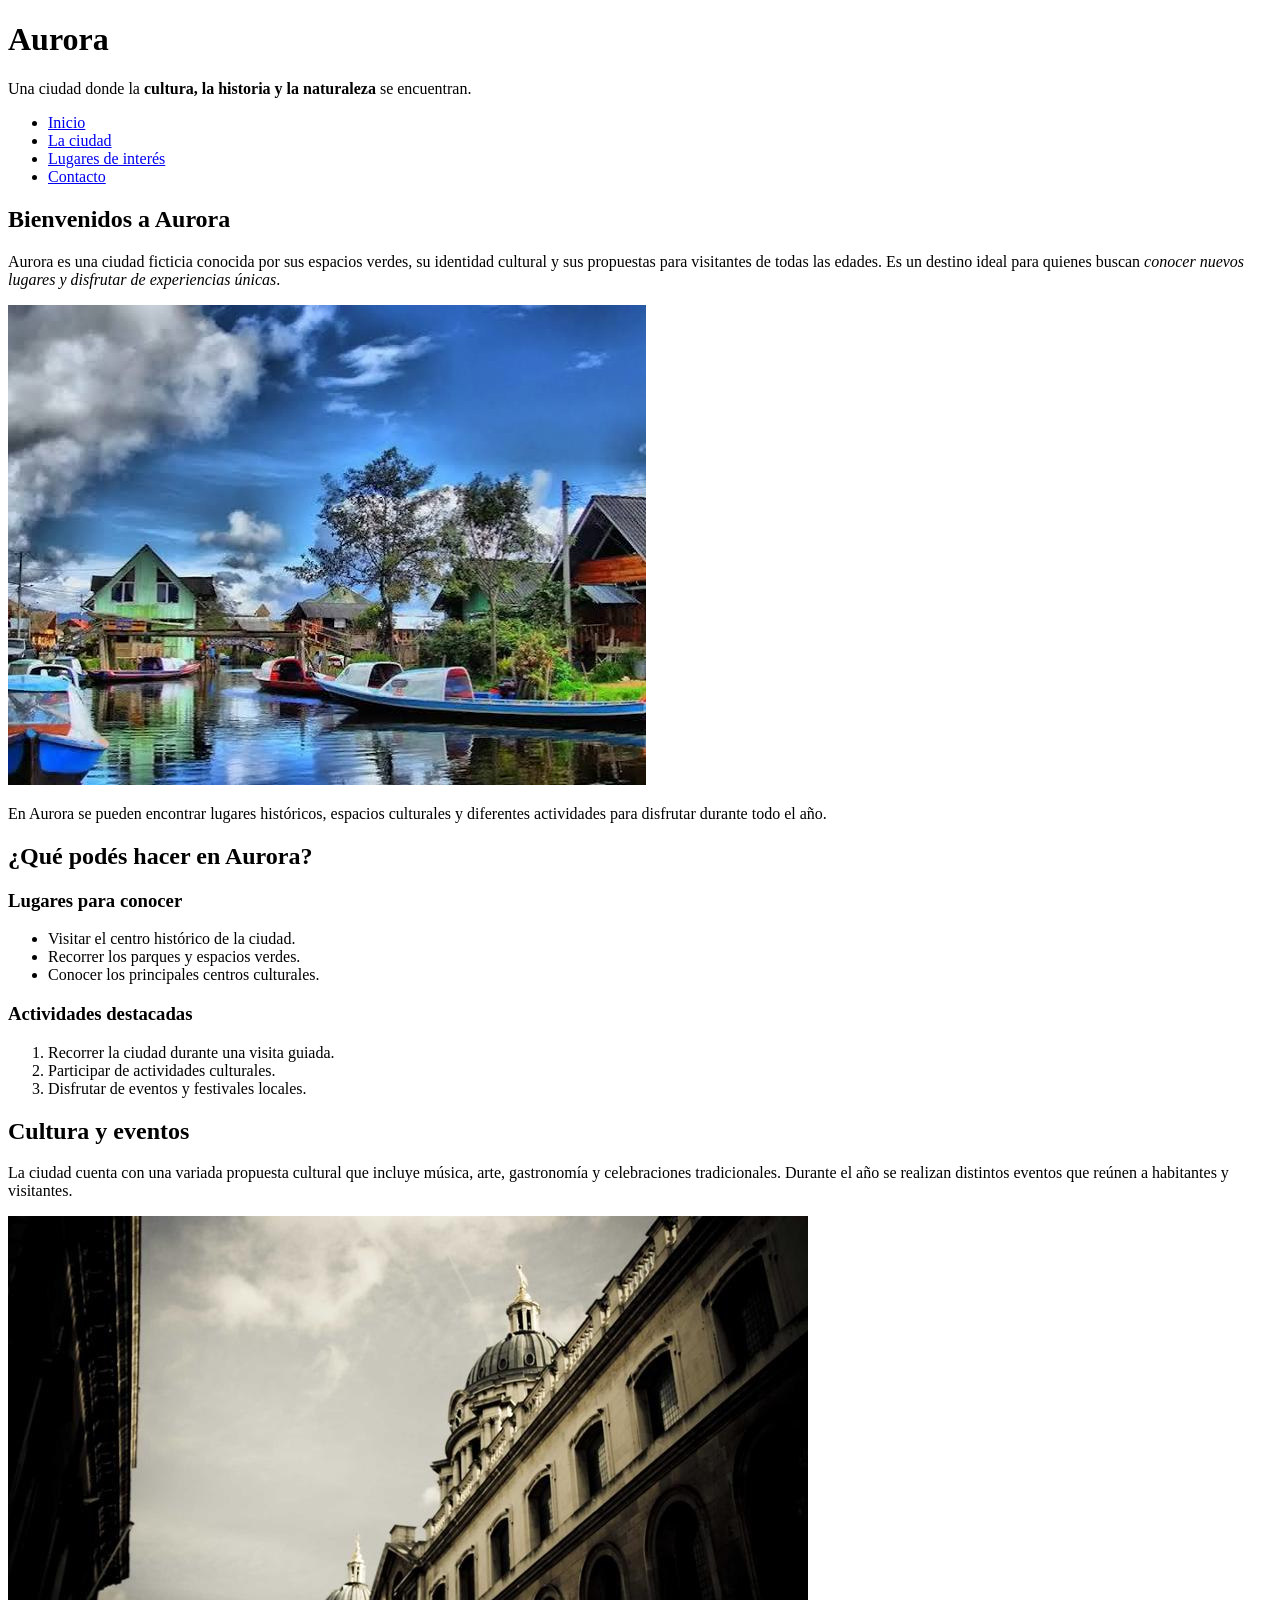
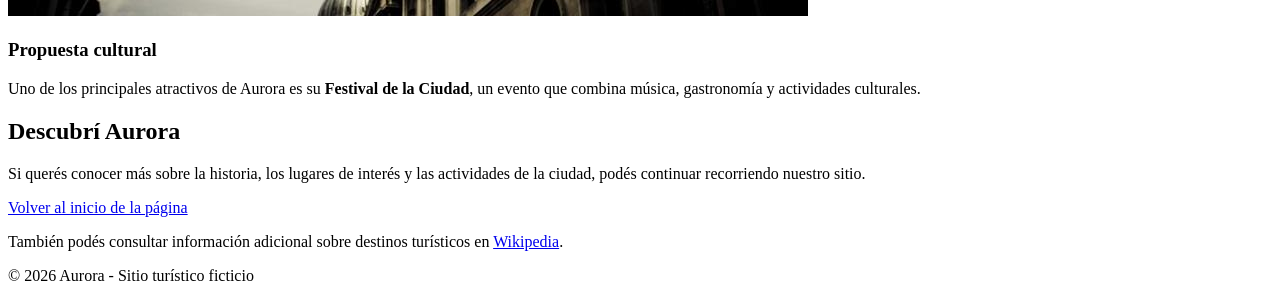
==== index.html @ b8534b51 "Crear página de inicio index.html" ====
<!DOCTYPE html>
<html lang="es">
<head>
    <meta charset="UTF-8">
    <meta name="viewport" content="width=device-width, initial-scale=1.0">
    <title>Aurora | Ciudad de cultura y naturaleza</title>
</head>

<body>

    <header>
        <h1>Aurora</h1>
        <p>Una ciudad donde la <strong>cultura, la historia y la naturaleza</strong> se encuentran.</p>

        <nav>
            <ul>
                <li><a href="index.html">Inicio</a></li>
                <li><a href="ciudad.html">La ciudad</a></li>
                <li><a href="lugares.html">Lugares de interés</a></li>
                <li><a href="contacto.html">Contacto</a></li>
            </ul>
        </nav>
    </header>

    <main>

        <section id="bienvenida">
            <h2>Bienvenidos a Aurora</h2>

            <p>
                Aurora es una ciudad ficticia conocida por sus espacios verdes,
                su identidad cultural y sus propuestas para visitantes de todas
                las edades. Es un destino ideal para quienes buscan
                <em>conocer nuevos lugares y disfrutar de experiencias únicas</em>.
            </p>

            <img src="img/1.jfif"
                 alt="Paisaje representativo de la ciudad de Aurora">

            <p>
                En Aurora se pueden encontrar lugares históricos, espacios
                culturales y diferentes actividades para disfrutar durante todo
                el año.
            </p>
        </section>

        <section id="atractivos">
            <h2>¿Qué podés hacer en Aurora?</h2>

            <h3>Lugares para conocer</h3>

            <ul>
                <li>Visitar el centro histórico de la ciudad.</li>
                <li>Recorrer los parques y espacios verdes.</li>
                <li>Conocer los principales centros culturales.</li>
            </ul>

            <h3>Actividades destacadas</h3>

            <ol>
                <li>Recorrer la ciudad durante una visita guiada.</li>
                <li>Participar de actividades culturales.</li>
                <li>Disfrutar de eventos y festivales locales.</li>
            </ol>
        </section>

        <section id="cultura">
            <h2>Cultura y eventos</h2>

            <p>
                La ciudad cuenta con una variada propuesta cultural que incluye
                música, arte, gastronomía y celebraciones tradicionales.
                Durante el año se realizan distintos eventos que reúnen a
                habitantes y visitantes.
            </p>

            <img src="img/290-800x400.jpg"
                 alt="Evento cultural al aire libre en la ciudad de Aurora">

            <h3>Propuesta cultural</h3>

            <p>
                Uno de los principales atractivos de Aurora es su
                <strong>Festival de la Ciudad</strong>, un evento que combina
                música, gastronomía y actividades culturales.
            </p>
        </section>

        <section id="informacion">
            <h2>Descubrí Aurora</h2>

            <p>
                Si querés conocer más sobre la historia, los lugares de interés
                y las actividades de la ciudad, podés continuar recorriendo
                nuestro sitio.
            </p>

            <p>
                <a href="#bienvenida">Volver al inicio de la página</a>
            </p>

            <p>
                También podés consultar información adicional sobre destinos
                turísticos en
                <a href="https://es.wikipedia.org/wiki/Turismo"
                   target="_blank"
                   rel="noopener noreferrer">Wikipedia</a>.
            </p>
        </section>

    </main>

    <footer>
        <p>&copy; 2026 Aurora - Sitio turístico ficticio</p>
    </footer>

</body>
</html>
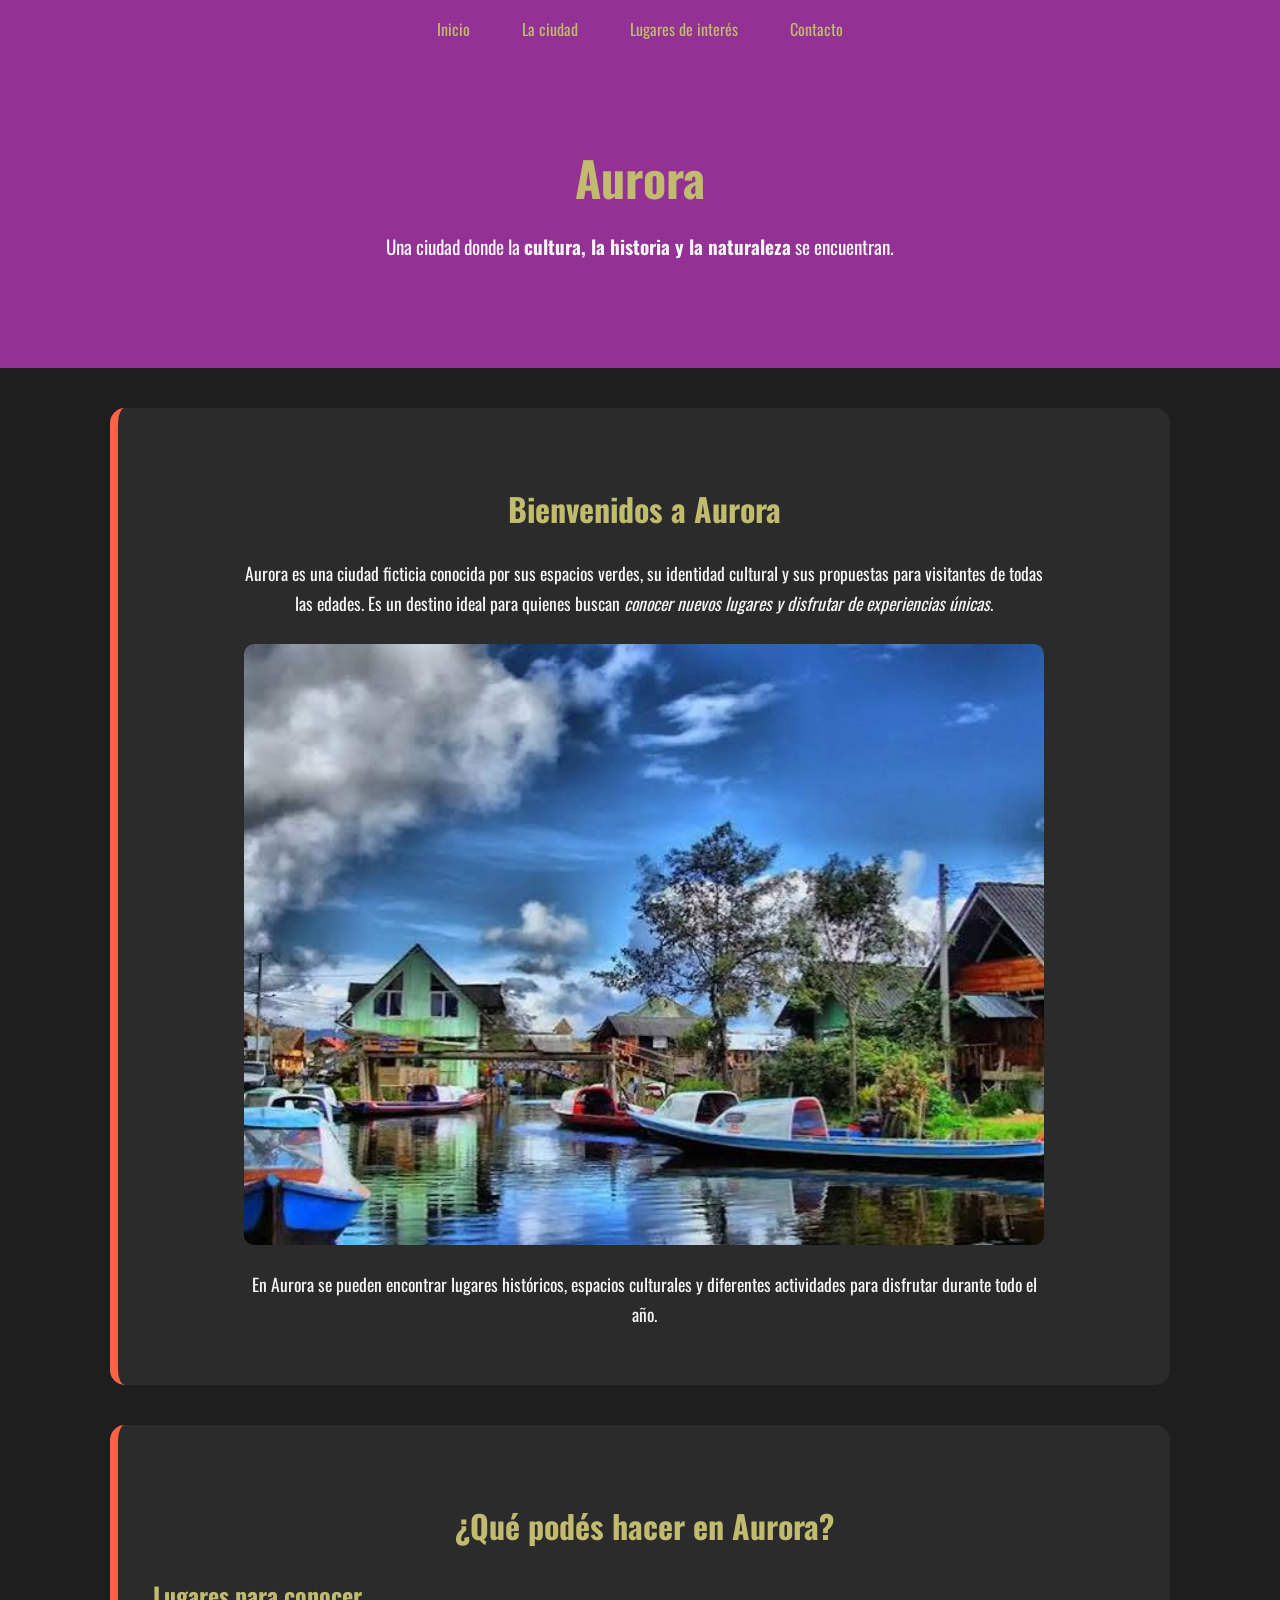
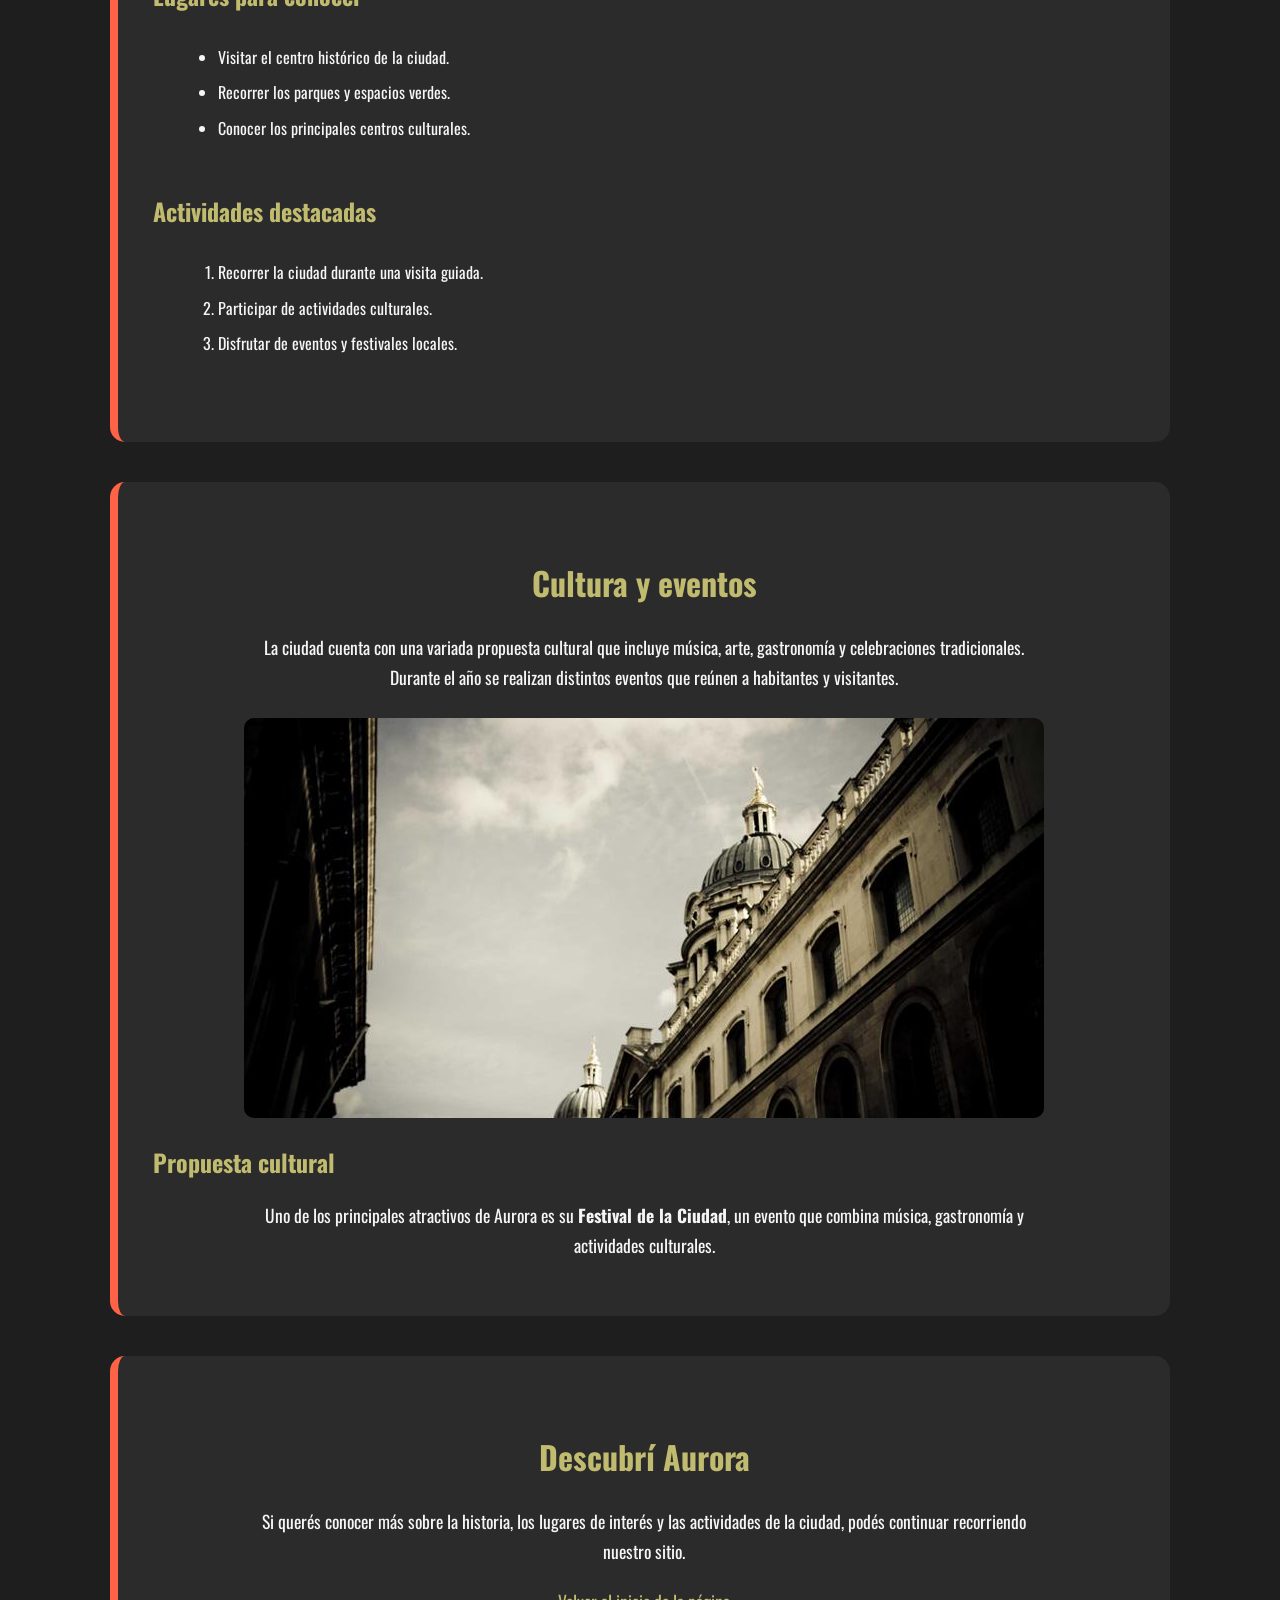
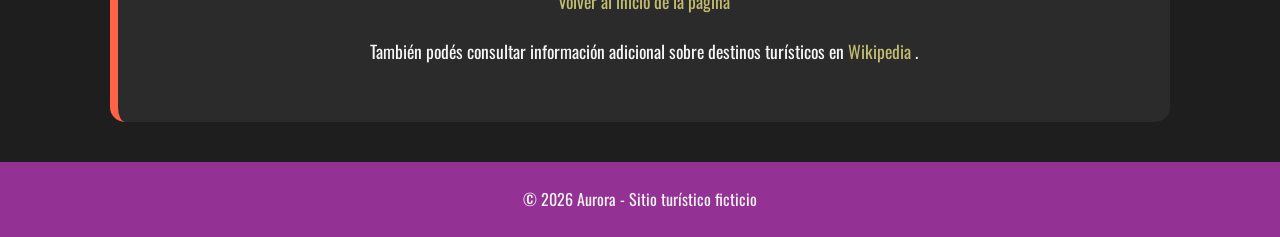
==== commit 9789588a: "Agrego estilos CSS a la pagina de inicio index.html" ====
--- a/index.html
+++ b/index.html
@@ -1,19 +1,35 @@
 
 <!DOCTYPE html>
 <html lang="es">
+
 <head>
     <meta charset="UTF-8">
     <meta name="viewport" content="width=device-width, initial-scale=1.0">
+
     <title>Aurora | Ciudad de cultura y naturaleza</title>
+
+    <!-- Fuente de Google Fonts -->
+     <link rel="preconnect" href="https://fonts.googleapis.com">
+    <link rel="preconnect" href="https://fonts.gstatic.com" crossorigin>
+    <link href="https://fonts.googleapis.com/css2?family=Archivo+Black&family=Open+Sans:ital,wght@0,300..800;1,300..800&family=Oswald:wght@200..700&display=swap" rel="stylesheet">
+    <!-- Hoja de estilos CSS compartida -->
+    <link rel="stylesheet" href="css/style.css">
 </head>
 
-<body>
+<body class="pagina-inicio">
 
-    <header>
+    <!-- Encabezado y navegación -->
+    <header class="inicio-header">
+
         <h1>Aurora</h1>
-        <p>Una ciudad donde la <strong>cultura, la historia y la naturaleza</strong> se encuentran.</p>
 
-        <nav>
+        <p>
+            Una ciudad donde la
+            <strong>cultura, la historia y la naturaleza</strong>
+            se encuentran.
+        </p>
+
+        <nav class="menu">
             <ul>
                 <li><a href="index.html">Inicio</a></li>
                 <li><a href="ciudad.html">La ciudad</a></li>
@@ -21,11 +37,15 @@
                 <li><a href="contacto.html">Contacto</a></li>
             </ul>
         </nav>
+
     </header>
 
-    <main>
+    <!-- Contenido principal -->
+    <main class="inicio-main">
 
-        <section id="bienvenida">
+        <!-- Bienvenida -->
+        <section id="bienvenida" class="inicio-seccion">
+
             <h2>Bienvenidos a Aurora</h2>
 
             <p>
@@ -35,7 +55,8 @@
                 <em>conocer nuevos lugares y disfrutar de experiencias únicas</em>.
             </p>
 
-            <img src="img/1.jfif"
+            <img class="inicio-imagen"
+                 src="img/1.jfif"
                  alt="Paisaje representativo de la ciudad de Aurora">
 
             <p>
@@ -43,14 +64,17 @@
                 culturales y diferentes actividades para disfrutar durante todo
                 el año.
             </p>
+
         </section>
 
-        <section id="atractivos">
+        <!-- Lugares y actividades -->
+        <section id="atractivos" class="inicio-seccion">
+
             <h2>¿Qué podés hacer en Aurora?</h2>
 
             <h3>Lugares para conocer</h3>
 
-            <ul>
+            <ul class="inicio-lista">
                 <li>Visitar el centro histórico de la ciudad.</li>
                 <li>Recorrer los parques y espacios verdes.</li>
                 <li>Conocer los principales centros culturales.</li>
@@ -58,14 +82,17 @@
 
             <h3>Actividades destacadas</h3>
 
-            <ol>
+            <ol class="inicio-lista">
                 <li>Recorrer la ciudad durante una visita guiada.</li>
                 <li>Participar de actividades culturales.</li>
                 <li>Disfrutar de eventos y festivales locales.</li>
             </ol>
+
         </section>
 
-        <section id="cultura">
+        <!-- Cultura y eventos -->
+        <section id="cultura" class="inicio-seccion">
+
             <h2>Cultura y eventos</h2>
 
             <p>
@@ -75,7 +102,8 @@
                 habitantes y visitantes.
             </p>
 
-            <img src="img/290-800x400.jpg"
+            <img class="inicio-imagen"
+                 src="img/290-800x400.jpg"
                  alt="Evento cultural al aire libre en la ciudad de Aurora">
 
             <h3>Propuesta cultural</h3>
@@ -85,9 +113,12 @@
                 <strong>Festival de la Ciudad</strong>, un evento que combina
                 música, gastronomía y actividades culturales.
             </p>
+
         </section>
 
-        <section id="informacion">
+        <!-- Información adicional -->
+        <section id="informacion" class="inicio-seccion">
+
             <h2>Descubrí Aurora</h2>
 
             <p>
@@ -97,26 +128,34 @@
             </p>
 
             <p>
-                <a href="#bienvenida">Volver al inicio de la página</a>
+                <a class="inicio-enlace" href="#bienvenida">
+                    Volver al inicio de la página
+                </a>
             </p>
 
             <p>
                 También podés consultar información adicional sobre destinos
                 turísticos en
-                <a href="https://es.wikipedia.org/wiki/Turismo"
+                <a class="inicio-enlace"
+                   href="https://es.wikipedia.org/wiki/Turismo"
                    target="_blank"
-                   rel="noopener noreferrer">Wikipedia</a>.
+                   rel="noopener noreferrer">
+                    Wikipedia
+                </a>.
             </p>
+
         </section>
 
     </main>
 
-    <footer>
-        <p>&copy; 2026 Aurora - Sitio turístico ficticio</p>
+    <!-- Pie de página -->
+    <footer class="inicio-footer">
+
+        <p>
+            &copy; 2026 Aurora - Sitio turístico ficticio
+        </p>
+
     </footer>
 
 </body>
-</html>
-
-
-
+</html>
--- a/css/style.css
+++ b/css/style.css
@@ -0,0 +1,284 @@
+
+*{
+    box-sizing: border-box; /* */
+    padding: 0;
+    margin: 0;
+}
+
+:root{
+    --color-primario: #943194;
+    --color-secundario: #FF6347;
+    --color-texto-principal: #F5F5F5;
+    --color-titulos: #c0bb6f;
+
+}
+
+main{
+    font-family: oswald, sans-serif;
+    text-decoration: none;
+}
+
+/* Contenedor principal de la barra de navegación */
+.menu{
+    background-color: var(--color-primario);
+    height: 60px;
+    width: 100%;
+   position: fixed;   /* Mantiene la barra fija en la parte superior al hacer scroll */
+    top: 0;
+    left: 0;
+    display: flex;
+    align-items: center;
+    justify-content: center;
+    z-index: 1000;    /* Asegura que el menú quede por encima de otros elementos */
+
+
+}
+/* Lista no ordenada (contenedor de los ítems del menú) */
+.menu ul{
+    display: flex;
+    gap: 20px;
+    list-style: none;
+}
+.menu  a{
+    font-family: oswald, sans-serif;
+    text-decoration: none;
+    color:var(--color-titulos);
+    padding: 0.5rem 1rem;
+}
+
+.menu a:hover {
+    color: var(--color-secundario);    /* Cambia el texto al color secundario al posicionar el ratón */
+}
+
+h1{
+    font-family: oswald, sans-serif;
+    color: var(--color-titulos);
+    text-align: center;
+    margin-top: 100px; /* Ajusta el margen superior para que el título no quede oculto detrás del menú */
+}
+
+.imagen-ciudad{
+    display: block;
+    margin: 20px auto; /* Centra la imagen horizontalmente */
+    max-width: 1920px; /* Ajusta el tamaño máximo de la imagen */
+    height: 1080px; /* Mantiene la proporción de la imagen */
+    border-radius: 10px; /* Bordes redondeados para un efecto estético */
+}
+
+section{
+    background-color: var(--color-secundario); /* Fondo de la sección de historia */
+    padding: 5px 120px; /* Espaciado interno para separar el contenido del borde */
+}
+section p{
+    font-family: oswald, sans-serif;
+    font-size: 1.2rem;
+    color: var(--color-texto-principal);
+    text-align: center;
+    margin: 20px auto; /* Centra el párrafo horizontalmente */
+    max-width: 800px; /* Ajusta el ancho máximo del párrafo */
+}
+
+h2{
+    font-family: oswald, sans-serif;
+    color: var(--color-titulos);
+    text-align: center;
+    margin-top: 40px; /* Ajusta el margen superior para separar el título del contenido anterior */
+}
+
+
+.informacion-ciudad{
+    font-family: oswald, sans-serif;
+    color: var(--color-texto-principal);
+    text-align: center;
+    margin: 20px auto; 
+    max-width: 600px; 
+}
+
+.informacion-ciudad dt{
+    font-weight: bold;
+    font-size: 1.2rem; 
+    margin-top: 10px; 
+}
+
+.informacion-ciudad dd{
+   font-size: 1.3rem; 
+}
+
+.caracteristicas{
+    color: var(--color-texto-principal); 
+    margin: 20px 0 20px 0;    
+    list-style: none;
+    font-size: 1.5rem;
+    padding: 20px 0;
+    text-align: center;
+}
+
+
+
+.caracteristicas-img{
+    height: 400px;
+    width: 100%;
+    display: flex;
+    flex-direction: row;
+    flex-wrap: nowrap;
+    justify-content: space-between;
+    margin: 20px 0 20px 0;
+
+}
+
+.barrios{
+    display: flex;
+    flex-direction: column;
+    width: 100%;
+}
+
+.barrios h2{
+    font-size: 3rem;
+}
+
+.barrios div{
+   width: 100%;
+   height: 900px;
+   padding: 40px 0;
+   overflow: hidden;
+ }
+
+ .barrios p{
+    font-size: 1.5rem;
+    color: var(--color-secundario);
+    text-align: center;
+    margin-top: 0px;
+ }
+
+ 
+ .barrios img{
+    width: 100%;
+    height: 100%;
+    object-fit: cover; 
+ }
+
+
+
+/* ESTILOS DEL INDEX.HTML - PÁGINA DE INICIO */
+
+/* Estilos generales */
+.pagina-inicio {
+    background-color: #1e1e1e;
+    color: #F5F5F5;
+    font-family: Oswald, Arial, sans-serif;
+    font-size: 16px;
+    line-height: 1.6;
+}
+
+/* Encabezado */
+.inicio-header {
+    background-color: #943194;
+    text-align: center;
+    padding: 40px 20px 80px;
+}
+
+.inicio-header h1 {
+    color: #c0bb6f;
+    font-size: 3rem;
+    margin-bottom: 15px;
+}
+
+.inicio-header p {
+    color: #F5F5F5;
+    font-size: 1.2rem;
+    margin-bottom: 25px;
+}
+
+/* Contenido principal */
+.inicio-main {
+    width: 90%;
+    max-width: 1100px;
+    margin: 40px auto;
+    padding: 0 20px;
+}
+
+/* Secciones */
+.inicio-seccion {
+    background-color: #2b2b2b;
+    color: #F5F5F5;
+    padding: 35px;
+    margin-bottom: 40px;
+    border-radius: 15px;
+    border-left: 8px solid #FF6347;
+}
+
+/* Títulos */
+.inicio-seccion h2 {
+    color: #c0bb6f;
+    font-size: 2rem;
+    text-align: center;
+    margin-bottom: 25px;
+}
+
+.inicio-seccion h3 {
+    color: #c0bb6f;
+    font-size: 1.5rem;
+    margin-top: 25px;
+    margin-bottom: 15px;
+}
+
+/* Párrafos */
+.inicio-seccion p {
+    color: #F5F5F5;
+    font-size: 1.1rem;
+    line-height: 1.7;
+    margin-bottom: 20px;
+}
+
+/* Listas: fondo oscuro y texto claro */
+.inicio-seccion ul,
+.inicio-seccion ol {
+    background-color: #2b2b2b !important;
+    color: #F5F5F5 !important;
+    margin: 15px 0 25px 25px;
+    padding: 15px 20px 15px 40px;
+    border-radius: 10px;
+}
+
+/* Elementos de las listas */
+.inicio-seccion ul li,
+.inicio-seccion ol li {
+    background-color: #2b2b2b !important;
+    color: #F5F5F5 !important;
+    margin-bottom: 10px;
+    line-height: 1.6;
+}
+
+/* Imágenes */
+.inicio-imagen {
+    display: block;
+    width: 100%;
+    max-width: 800px;
+    height: auto;
+    margin: 25px auto;
+    border-radius: 10px;
+}
+
+/* Enlaces */
+.inicio-enlace {
+    color: #c0bb6f;
+    text-decoration: none;
+}
+
+.inicio-enlace:hover {
+    color: #FF6347;
+    text-decoration: underline;
+}
+
+/* Pie de página */
+.inicio-footer {
+    background-color: #943194;
+    text-align: center;
+    padding: 25px;
+    margin-top: 40px;
+}
+
+.inicio-footer p {
+    color: #F5F5F5;
+    font-size: 1rem;
+}
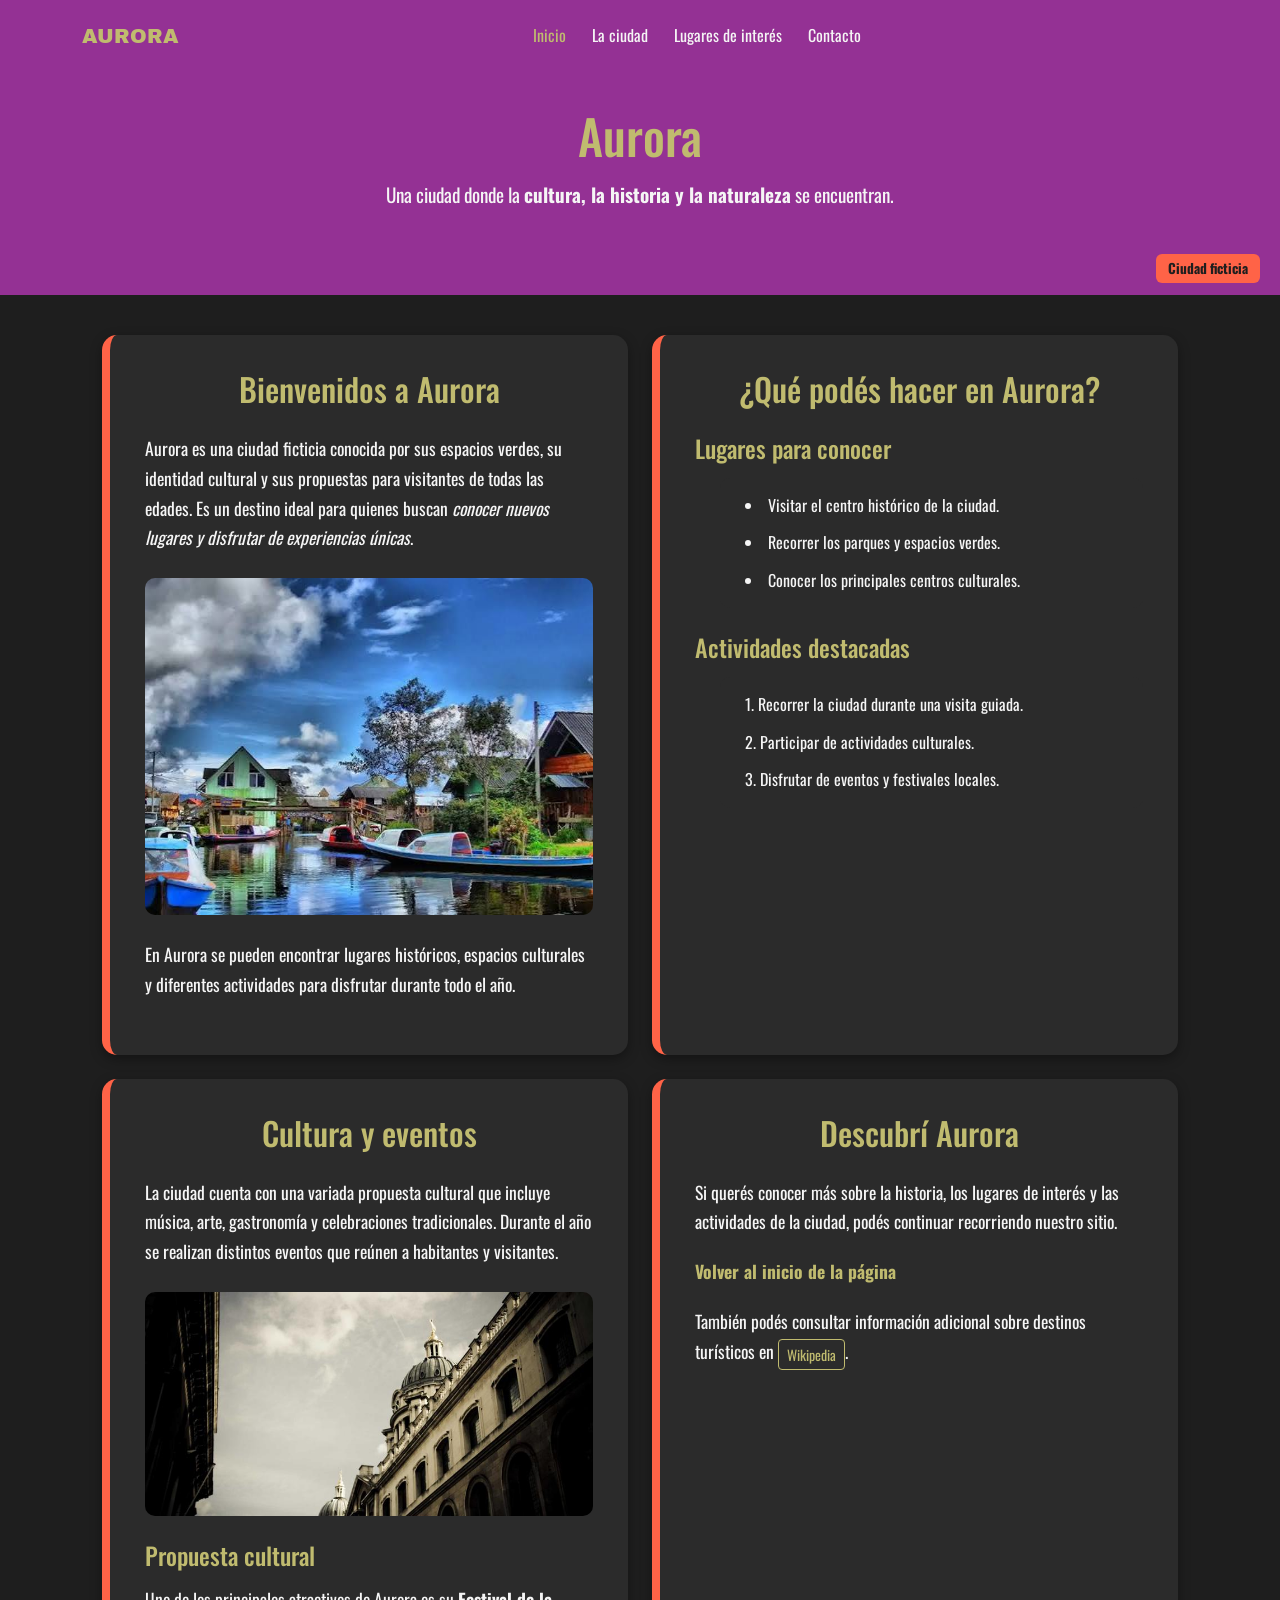
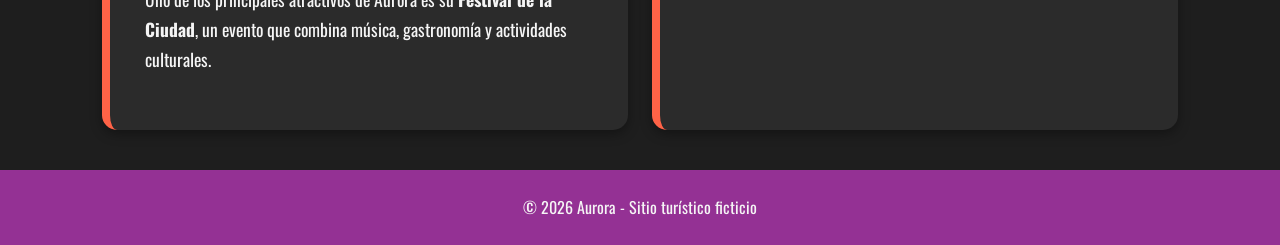
==== commit 4cdf5f05: "Implemento diseño responsive con Flexbox y Bootstrap en index.html" ====
--- a/index.html
+++ b/index.html
@@ -8,154 +8,187 @@
 
     <title>Aurora | Ciudad de cultura y naturaleza</title>
 
-    <!-- Fuente de Google Fonts -->
-     <link rel="preconnect" href="https://fonts.googleapis.com">
+    <!-- Bootstrap 5.3.3: se agrega el framework para utilizar sus componentes y grillas -->
+    <link href="https://cdn.jsdelivr.net/npm/bootstrap@5.3.3/dist/css/bootstrap.min.css"
+        rel="stylesheet"
+        integrity="sha384-QWTKZyjpPEjISv5WaRU9OFeRpok6YctnYmDr5pNlyT2bRjXh0JMhjY6hW+ALEwIH"
+        crossorigin="anonymous">
+
+    <!-- Google Fonts: se cargan las tipografías utilizadas en el sitio -->
+    <link rel="preconnect" href="https://fonts.googleapis.com">
     <link rel="preconnect" href="https://fonts.gstatic.com" crossorigin>
-    <link href="https://fonts.googleapis.com/css2?family=Archivo+Black&family=Open+Sans:ital,wght@0,300..800;1,300..800&family=Oswald:wght@200..700&display=swap" rel="stylesheet">
-    <!-- Hoja de estilos CSS compartida -->
-    <link rel="stylesheet" href="css/style.css">
+    <link href="https://fonts.googleapis.com/css2?family=Archivo+Black&family=Open+Sans:ital,wght@0,300..800;1,300..800&family=Oswald:wght@200..700&display=swap"
+        rel="stylesheet">
+
+    <!-- CSS propio: siempre después de Bootstrap para poder personalizar sus estilos -->
+    <link rel="stylesheet" href="css/estilos.css">
 </head>
 
 <body class="pagina-inicio">
 
-    <!-- Encabezado y navegación -->
+    <!-- Encabezado principal -->
     <header class="inicio-header">
 
-        <h1>Aurora</h1>
+        <!-- Navbar de Bootstrap: menú responsive con botón hamburguesa -->
+        <nav class="navbar navbar-expand-lg navbar-dark inicio-navbar">
+            <div class="container">
 
-        <p>
-            Una ciudad donde la
-            <strong>cultura, la historia y la naturaleza</strong>
-            se encuentran.
-        </p>
+                <!-- Nombre del sitio -->
+                <a class="navbar-brand" href="index.html">AURORA</a>
 
-        <nav class="menu">
-            <ul>
-                <li><a href="index.html">Inicio</a></li>
-                <li><a href="ciudad.html">La ciudad</a></li>
-                <li><a href="lugares.html">Lugares de interés</a></li>
-                <li><a href="contacto.html">Contacto</a></li>
-            </ul>
+                <!-- Botón hamburguesa para dispositivos pequeños -->
+                <button class="navbar-toggler" type="button"
+                    data-bs-toggle="collapse"
+                    data-bs-target="#menuPrincipal"
+                    aria-controls="menuPrincipal"
+                    aria-expanded="false"
+                    aria-label="Abrir o cerrar el menú de navegación">
+                    <span class="navbar-toggler-icon"></span>
+                </button>
+
+                <!-- Enlaces de navegación -->
+                <div class="collapse navbar-collapse" id="menuPrincipal">
+                    <ul class="navbar-nav">
+                        <li class="nav-item">
+                            <a class="nav-link active" aria-current="page" href="index.html">Inicio</a>
+                        </li>
+                        <li class="nav-item">
+                            <a class="nav-link" href="ciudad.html">La ciudad</a>
+                        </li>
+                        <li class="nav-item">
+                            <a class="nav-link" href="lugares.html">Lugares de interés</a>
+                        </li>
+                        <li class="nav-item">
+                            <a class="nav-link" href="contacto.html">Contacto</a>
+                        </li>
+                    </ul>
+                </div>
+
+            </div>
         </nav>
+
+        <!-- Presentación de la ciudad -->
+        <div class="inicio-presentacion">
+            <h1>Aurora</h1>
+            <p>Una ciudad donde la <strong>cultura, la historia y la naturaleza</strong> se encuentran.</p>
+
+            <!-- Badge de Bootstrap: etiqueta identificadora de la ciudad -->
+            <span class="badge inicio-badge">Ciudad ficticia</span>
+        </div>
 
     </header>
 
     <!-- Contenido principal -->
-    <main class="inicio-main">
+    <main class="inicio-main container">
 
-        <!-- Bienvenida -->
-        <section id="bienvenida" class="inicio-seccion">
+        <!-- Grilla responsive de Bootstrap: una columna en celular y dos en pantallas grandes -->
+        <div class="row g-4">
 
-            <h2>Bienvenidos a Aurora</h2>
+            <!-- Bienvenida -->
+            <div class="col-12 col-lg-6">
+                <section id="bienvenida" class="inicio-seccion card h-100">
+                    <div class="card-body">
 
-            <p>
-                Aurora es una ciudad ficticia conocida por sus espacios verdes,
-                su identidad cultural y sus propuestas para visitantes de todas
-                las edades. Es un destino ideal para quienes buscan
-                <em>conocer nuevos lugares y disfrutar de experiencias únicas</em>.
-            </p>
+                        <h2>Bienvenidos a Aurora</h2>
 
-            <img class="inicio-imagen"
-                 src="img/1.jfif"
-                 alt="Paisaje representativo de la ciudad de Aurora">
+                        <p>Aurora es una ciudad ficticia conocida por sus espacios verdes, su identidad cultural y sus propuestas para visitantes de todas las edades. Es un destino ideal para quienes buscan <em>conocer nuevos lugares y disfrutar de experiencias únicas</em>.</p>
 
-            <p>
-                En Aurora se pueden encontrar lugares históricos, espacios
-                culturales y diferentes actividades para disfrutar durante todo
-                el año.
-            </p>
+                        <img class="inicio-imagen" src="img/1.jfif"
+                            alt="Paisaje representativo de la ciudad de Aurora">
 
-        </section>
+                        <p>En Aurora se pueden encontrar lugares históricos, espacios culturales y diferentes actividades para disfrutar durante todo el año.</p>
 
-        <!-- Lugares y actividades -->
-        <section id="atractivos" class="inicio-seccion">
+                    </div>
+                </section>
+            </div>
 
-            <h2>¿Qué podés hacer en Aurora?</h2>
+            <!-- Atractivos -->
+            <div class="col-12 col-lg-6">
+                <section id="atractivos" class="inicio-seccion card h-100">
+                    <div class="card-body">
 
-            <h3>Lugares para conocer</h3>
+                        <h2>¿Qué podés hacer en Aurora?</h2>
 
-            <ul class="inicio-lista">
-                <li>Visitar el centro histórico de la ciudad.</li>
-                <li>Recorrer los parques y espacios verdes.</li>
-                <li>Conocer los principales centros culturales.</li>
-            </ul>
+                        <h3>Lugares para conocer</h3>
 
-            <h3>Actividades destacadas</h3>
+                        <ul class="inicio-lista">
+                            <li>Visitar el centro histórico de la ciudad.</li>
+                            <li>Recorrer los parques y espacios verdes.</li>
+                            <li>Conocer los principales centros culturales.</li>
+                        </ul>
 
-            <ol class="inicio-lista">
-                <li>Recorrer la ciudad durante una visita guiada.</li>
-                <li>Participar de actividades culturales.</li>
-                <li>Disfrutar de eventos y festivales locales.</li>
-            </ol>
+                        <h3>Actividades destacadas</h3>
 
-        </section>
+                        <ol class="inicio-lista">
+                            <li>Recorrer la ciudad durante una visita guiada.</li>
+                            <li>Participar de actividades culturales.</li>
+                            <li>Disfrutar de eventos y festivales locales.</li>
+                        </ol>
 
-        <!-- Cultura y eventos -->
-        <section id="cultura" class="inicio-seccion">
+                    </div>
+                </section>
+            </div>
 
-            <h2>Cultura y eventos</h2>
+            <!-- Cultura y eventos -->
+            <div class="col-12 col-lg-6">
+                <section id="cultura" class="inicio-seccion card h-100">
+                    <div class="card-body">
 
-            <p>
-                La ciudad cuenta con una variada propuesta cultural que incluye
-                música, arte, gastronomía y celebraciones tradicionales.
-                Durante el año se realizan distintos eventos que reúnen a
-                habitantes y visitantes.
-            </p>
+                        <h2>Cultura y eventos</h2>
 
-            <img class="inicio-imagen"
-                 src="img/290-800x400.jpg"
-                 alt="Evento cultural al aire libre en la ciudad de Aurora">
+                        <p>La ciudad cuenta con una variada propuesta cultural que incluye música, arte, gastronomía y celebraciones tradicionales. Durante el año se realizan distintos eventos que reúnen a habitantes y visitantes.</p>
 
-            <h3>Propuesta cultural</h3>
+                        <img class="inicio-imagen" src="img/290-800x400.jpg"
+                            alt="Evento cultural al aire libre en la ciudad de Aurora">
 
-            <p>
-                Uno de los principales atractivos de Aurora es su
-                <strong>Festival de la Ciudad</strong>, un evento que combina
-                música, gastronomía y actividades culturales.
-            </p>
+                        <h3>Propuesta cultural</h3>
 
-        </section>
+                        <p>Uno de los principales atractivos de Aurora es su <strong>Festival de la Ciudad</strong>, un evento que combina música, gastronomía y actividades culturales.</p>
 
-        <!-- Información adicional -->
-        <section id="informacion" class="inicio-seccion">
+                    </div>
+                </section>
+            </div>
 
-            <h2>Descubrí Aurora</h2>
+            <!-- Información adicional -->
+            <div class="col-12 col-lg-6">
+                <section id="informacion" class="inicio-seccion card h-100">
+                    <div class="card-body">
 
-            <p>
-                Si querés conocer más sobre la historia, los lugares de interés
-                y las actividades de la ciudad, podés continuar recorriendo
-                nuestro sitio.
-            </p>
+                        <h2>Descubrí Aurora</h2>
 
-            <p>
-                <a class="inicio-enlace" href="#bienvenida">
-                    Volver al inicio de la página
-                </a>
-            </p>
+                        <p>Si querés conocer más sobre la historia, los lugares de interés y las actividades de la ciudad, podés continuar recorriendo nuestro sitio.</p>
 
-            <p>
-                También podés consultar información adicional sobre destinos
-                turísticos en
-                <a class="inicio-enlace"
-                   href="https://es.wikipedia.org/wiki/Turismo"
-                   target="_blank"
-                   rel="noopener noreferrer">
-                    Wikipedia
-                </a>.
-            </p>
+                        <p>
+                            <a class="inicio-enlace" href="#bienvenida">
+                                Volver al inicio de la página
+                            </a>
+                        </p>
 
-        </section>
+                        <p>También podés consultar información adicional sobre destinos turísticos en
+                            <a class="btn btn-outline-warning btn-sm"
+                                href="https://es.wikipedia.org/wiki/Turismo"
+                                target="_blank"
+                                rel="noopener noreferrer">
+                                Wikipedia
+                            </a>.
+                        </p>
 
+                    </div>
+                </section>
+            </div>
+
+        </div>
     </main>
 
     <!-- Pie de página -->
     <footer class="inicio-footer">
+        <p>&copy; 2026 Aurora - Sitio turístico ficticio</p>
+    </footer>
 
-        <p>
-            &copy; 2026 Aurora - Sitio turístico ficticio
-        </p>
-
-    </footer>
+    <!-- JavaScript de Bootstrap: necesario para que funcione el menú hamburguesa -->
+    <script src="https://cdn.jsdelivr.net/npm/bootstrap@5.3.3/dist/js/bootstrap.bundle.min.js"
+        integrity="sha384-YvpcrYf0tY3lHB60NNkmXc5s9fDVZLESaAA55NDzOxhy9GkcIdslK1eN7N6jIeHz"
+        crossorigin="anonymous"></script>
 
 </body>
 </html>
--- a/css/estilos.css
+++ b/css/estilos.css
@@ -0,0 +1,618 @@
+
+/* ==================================================
+   ESTILOS GENERALES COMPARTIDOS
+   ================================================== */
+
+* {
+    box-sizing: border-box;
+    padding: 0;
+    margin: 0;
+}
+
+:root {
+    --color-primario: #943194;
+    --color-secundario: #FF6347;
+    --color-texto-principal: #F5F5F5;
+    --color-titulos: #c0bb6f;
+    --color-fondo: #1e1e1e;
+    --color-tarjeta: #2b2b2b;
+}
+
+main {
+    font-family: Oswald, sans-serif;
+    text-decoration: none;
+}
+
+/* ==================================================
+   ESTILOS DEL MENÚ COMPARTIDO
+   ================================================== */
+
+.menu {
+    background-color: var(--color-primario);
+}
+
+.menu ul {
+    display: flex;
+    gap: 20px;
+    list-style: none;
+}
+
+.menu a {
+    font-family: Oswald, sans-serif;
+    text-decoration: none;
+    color: var(--color-titulos);
+    padding: 0.5rem 1rem;
+}
+
+.menu a:hover {
+    color: var(--color-secundario);
+}
+
+/* ==================================================
+   ESTILOS DE LA SECCIÓN CIUDAD
+   ================================================== */
+
+h1 {
+    font-family: Oswald, sans-serif;
+    color: var(--color-titulos);
+    text-align: center;
+    margin-top: 100px;
+}
+
+.imagen-ciudad {
+    display: block;
+    margin: 20px auto;
+    max-width: 1920px;
+    height: 1080px;
+    border-radius: 10px;
+}
+
+.ciudad {
+    background-color: var(--color-secundario);
+    padding: 5px 120px;
+}
+
+section p {
+    font-family: Oswald, sans-serif;
+    font-size: 1.2rem;
+    color: var(--color-texto-principal);
+    text-align: center;
+    margin: 20px auto;
+    max-width: 800px;
+}
+
+.ciudad h2 {
+    font-family: Oswald, sans-serif;
+    color: var(--color-titulos);
+    text-align: center;
+    margin-top: 40px;
+}
+
+.informacion-ciudad {
+    font-family: Oswald, sans-serif;
+    color: var(--color-texto-principal);
+    text-align: center;
+    margin: 20px auto;
+    max-width: 600px;
+}
+
+.informacion-ciudad dt {
+    font-weight: bold;
+    font-size: 1.2rem;
+    margin-top: 10px;
+}
+
+.informacion-ciudad dd {
+    font-size: 1.3rem;
+}
+
+.caracteristicas {
+    color: var(--color-texto-principal);
+    margin: 20px 0;
+    list-style: none;
+    font-size: 1.5rem;
+    padding: 20px 0;
+    text-align: center;
+}
+
+/*
+.caracteristicas-img {
+    height: 400px;
+    width: 400px;
+    display: flex;
+    flex-direction: row;
+    flex-wrap: nowrap;
+    justify-content: space-between;
+    margin: 20px 0;
+}
+*/
+
+.barrios {
+    display: flex;
+    flex-direction: column;
+    width: 100%;
+}
+
+.barrios h2 {
+    font-size: 3rem;
+    text-align: center;
+    margin-top: 40px;
+    color: var(--color-titulos);
+}
+
+.barrios div {
+    width: 100%;
+    height: 900px;
+    padding: 40px 0;
+    overflow: hidden;
+}
+
+.barrios p {
+    font-size: 1.5rem;
+    color: var(--color-secundario);
+    text-align: center;
+    margin-top: 0;
+}
+
+.barrios img {
+    width: 100%;
+    height: 100%;
+    object-fit: cover;
+}
+
+.mapa {
+    margin: 20px auto;
+    padding: 40px;
+    display: grid;
+    grid-template-columns: auto auto;
+    background-color: var(--color-fondo);
+}
+
+.mapa-texto {
+    display: flex;
+    flex-direction: column;
+    justify-content: top;
+    align-items: center;
+    padding: 20px;
+    font-family: Oswald, sans-serif;
+}
+
+.mapa-texto h3 {
+    font-size: 2rem;
+    color: var(--color-titulos);
+    margin-bottom: 10px;
+}
+
+.mapa-texto p {
+    font-size: 1rem;
+    color: var(--color-texto-principal);
+    text-align: center;
+    max-width: 400px;
+}
+
+/* ==================================================
+   ESTILOS DEL INDEX.HTML - PÁGINA DE INICIO
+   ================================================== */
+
+/* Estilos generales de la página de inicio */
+
+.pagina-inicio {
+    background-color: var(--color-fondo);
+    color: var(--color-texto-principal);
+    font-family: Oswald, Arial, sans-serif;
+    font-size: 16px;
+    line-height: 1.6;
+}
+
+/* Encabezado de la página */
+
+.inicio-header {
+    background-color: var(--color-primario);
+    text-align: center;
+    padding: 0;
+}
+
+/* Presentación principal */
+
+.inicio-presentacion {
+    padding: 35px 20px 60px;
+    position: relative;
+}
+
+.inicio-header h1 {
+    font-family: Oswald, sans-serif;
+    color: var(--color-titulos);
+    font-size: 3rem;
+    text-align: center;
+    margin-top: 0;
+    margin-bottom: 15px;
+}
+
+.inicio-header p {
+    color: var(--color-texto-principal);
+    font-size: 1.2rem;
+    margin: 0 auto 25px;
+}
+
+/* ==================================================
+   ETAPA 3 - FLEXBOX
+   ================================================== */
+
+/* Navbar: organización horizontal de los enlaces */
+
+.inicio-navbar {
+    background-color: var(--color-primario);
+    padding: 15px 0;
+}
+
+.inicio-navbar .navbar-brand {
+    font-family: "Archivo Black", sans-serif;
+    color: var(--color-titulos);
+}
+
+.inicio-navbar .navbar-brand:hover {
+    color: var(--color-secundario);
+}
+
+.inicio-navbar .navbar-nav {
+    display: flex;
+    flex-wrap: wrap;
+    gap: 10px;
+}
+
+.inicio-navbar .nav-link {
+    font-family: Oswald, sans-serif;
+    color: var(--color-texto-principal);
+    padding: 8px 12px;
+}
+
+.inicio-navbar .nav-link:hover,
+.inicio-navbar .nav-link.active {
+    color: var(--color-titulos);
+}
+
+/* En pantallas grandes, los enlaces se muestran horizontalmente */
+
+@media (min-width: 992px) {
+    .inicio-navbar .navbar-nav {
+        flex-direction: row;
+    }
+}
+
+/* Listas de la página: Flexbox con ajuste de elementos */
+
+.inicio-lista {
+    display: flex;
+    flex-wrap: wrap;
+    gap: 12px;
+    margin: 15px 0 25px 25px;
+    padding: 15px 20px 15px 25px;
+    list-style-position: inside;
+    background-color: var(--color-tarjeta);
+    color: var(--color-texto-principal);
+    border-radius: 10px;
+}
+
+/* Cada elemento puede crecer y adaptarse al espacio disponible */
+
+.inicio-lista li {
+    flex: 1 1 220px;
+    background-color: var(--color-tarjeta);
+    color: var(--color-texto-principal);
+    margin-bottom: 0;
+    line-height: 1.6;
+}
+
+/* ==================================================
+   ETAPA 3 - POSICIONAMIENTO
+   ================================================== */
+
+/* La presentación funciona como referencia para el badge */
+
+.inicio-presentacion {
+    position: relative;
+}
+
+/* Badge de Bootstrap ubicado en la parte inferior derecha */
+
+.inicio-badge {
+    position: absolute;
+    right: 20px;
+    bottom: 12px;
+    background-color: var(--color-secundario);
+    color: var(--color-fondo);
+    font-size: 0.85rem;
+    padding: 8px 12px;
+}
+
+/* ==================================================
+   ESTILOS DE LAS TARJETAS DEL INDEX
+   ================================================== */
+
+/* Contenido principal */
+
+.inicio-main {
+    width: 100%;
+    max-width: 1100px;
+    margin: 40px auto;
+    padding: 0 12px;
+}
+
+/* Personalización de las cards de Bootstrap */
+
+.inicio-seccion.card {
+    background-color: var(--color-tarjeta);
+    color: var(--color-texto-principal);
+    padding: 0;
+    margin-bottom: 0;
+    border-radius: 15px;
+    border: none;
+    border-left: 8px solid var(--color-secundario);
+    box-shadow: 0 4px 12px rgba(0, 0, 0, 0.35);
+}
+
+/* Espaciado interior de las tarjetas */
+
+.inicio-seccion .card-body {
+    padding: 35px;
+}
+
+/* Títulos */
+
+.inicio-seccion h2 {
+    font-family: Oswald, sans-serif;
+    color: var(--color-titulos);
+    font-size: 2rem;
+    text-align: center;
+    margin-bottom: 25px;
+}
+
+.inicio-seccion h3 {
+    font-family: Oswald, sans-serif;
+    color: var(--color-titulos);
+    font-size: 1.5rem;
+    margin-top: 25px;
+    margin-bottom: 15px;
+}
+
+/* Párrafos */
+
+.inicio-seccion p {
+    color: var(--color-texto-principal);
+    font-size: 1.1rem;
+    line-height: 1.7;
+    text-align: left;
+    max-width: none;
+    margin: 0 0 20px;
+}
+
+/* Imágenes */
+
+.inicio-imagen {
+    display: block;
+    width: 100%;
+    max-width: 800px;
+    height: auto;
+    margin: 25px auto;
+    border-radius: 10px;
+}
+
+/* Enlaces */
+
+.inicio-enlace {
+    color: var(--color-titulos);
+    text-decoration: none;
+}
+
+.inicio-enlace:hover {
+    color: var(--color-secundario);
+    text-decoration: underline;
+}
+
+/* Personalización del botón de Bootstrap */
+
+.inicio-seccion .btn-outline-warning {
+    color: var(--color-titulos);
+    border-color: var(--color-titulos);
+}
+
+.inicio-seccion .btn-outline-warning:hover {
+    color: var(--color-fondo);
+    background-color: var(--color-titulos);
+    border-color: var(--color-titulos);
+}
+
+/* Selector por ID: mejora el desplazamiento hacia la sección bienvenida */
+
+#bienvenida {
+    scroll-margin-top: 20px;
+}
+
+/* ==================================================
+   PIE DE PÁGINA DEL INDEX
+   ================================================== */
+
+.inicio-footer {
+    background-color: var(--color-primario);
+    text-align: center;
+    padding: 25px;
+    margin-top: 40px;
+}
+
+.inicio-footer p {
+    color: var(--color-texto-principal);
+    font-size: 1rem;
+    margin: 0;
+}
+
+/* ==================================================
+   RESPONSIVE - INDEX
+   ================================================== */
+
+@media (max-width: 768px) {
+
+    .inicio-header h1 {
+        font-size: 2rem;
+    }
+
+    .inicio-header p {
+        font-size: 1rem;
+    }
+
+    .inicio-main {
+        width: 100%;
+        padding: 0 12px;
+    }
+
+    .inicio-seccion .card-body {
+        padding: 22px;
+    }
+
+    .inicio-seccion h2 {
+        font-size: 1.5rem;
+    }
+
+    .inicio-seccion p {
+        font-size: 1rem;
+    }
+
+    .inicio-lista li {
+        font-size: 1rem;
+    }
+
+    .inicio-badge {
+        right: 12px;
+        bottom: 8px;
+    }
+}
+
+/* ==================================================
+   CONTACTO
+   ================================================== */
+
+#informacion-contacto {
+    max-width: 900px;
+    margin: 30px auto;
+    padding: 25px;
+}
+
+#informacion-contacto h2 {
+    color: #6a1b9a;
+    margin-bottom: 15px;
+}
+
+#informacion-contacto p {
+    line-height: 1.6;
+}
+
+#informacion-contacto address {
+    font-style: normal;
+    margin-top: 20px;
+}
+
+#informacion-contacto address p {
+    margin: 12px 0;
+}
+
+#informacion-contacto a {
+    color: #6a1b9a;
+    text-decoration: none;
+}
+
+#informacion-contacto a:hover {
+    text-decoration: underline;
+}
+
+/* Horarios de atención */
+
+/*
+section:not(#informacion-contacto) {
+    max-width: 900px;
+    margin: 30px auto;
+    padding: 25px;
+}
+*/
+
+main section h2 {
+    color: #6a1b9a;
+    margin-bottom: 15px;
+}
+
+main section ul {
+    padding-left: 25px;
+}
+
+main section li {
+    margin-bottom: 8px;
+}
+
+/* Redes sociales */
+
+main section a {
+    color: #6a1b9a;
+    font-weight: bold;
+}
+
+main section a:hover {
+    text-decoration: underline;
+}
+
+/* Información adicional */
+
+main aside {
+    max-width: 900px;
+    margin: 30px auto;
+    padding: 25px;
+    border-left: 5px solid #6a1b9a;
+}
+
+main aside h2 {
+    color: #6a1b9a;
+}
+
+main aside p {
+    line-height: 1.6;
+}
+
+main aside a {
+    color: #6a1b9a;
+    text-decoration: none;
+}
+
+main aside a:hover {
+    text-decoration: underline;
+}
+
+
+/* ==================================================
+   ALINEACIÓN DE LAS BARRAS DE NAVEGACIÓN
+   ================================================== */
+
+/* Centrar los enlaces del menú de las páginas que usan .menu */
+.menu ul {
+    justify-content: center;
+}
+
+/* Centrar los enlaces de la navbar Bootstrap de Ciudad */
+.menu .navbar-collapse {
+    justify-content: center;
+}
+
+/* Centrar los enlaces de la navbar de Inicio */
+.inicio-navbar .navbar-collapse {
+    justify-content: center;
+}
+
+.inicio-navbar .navbar-nav {
+    justify-content: center;
+}
+
+
+/* Centrar los enlaces de navegación */
+#menuAurora {
+    justify-content: center;
+}
+
+#menuAurora .navbar-nav {
+    margin: 0 auto;
+}
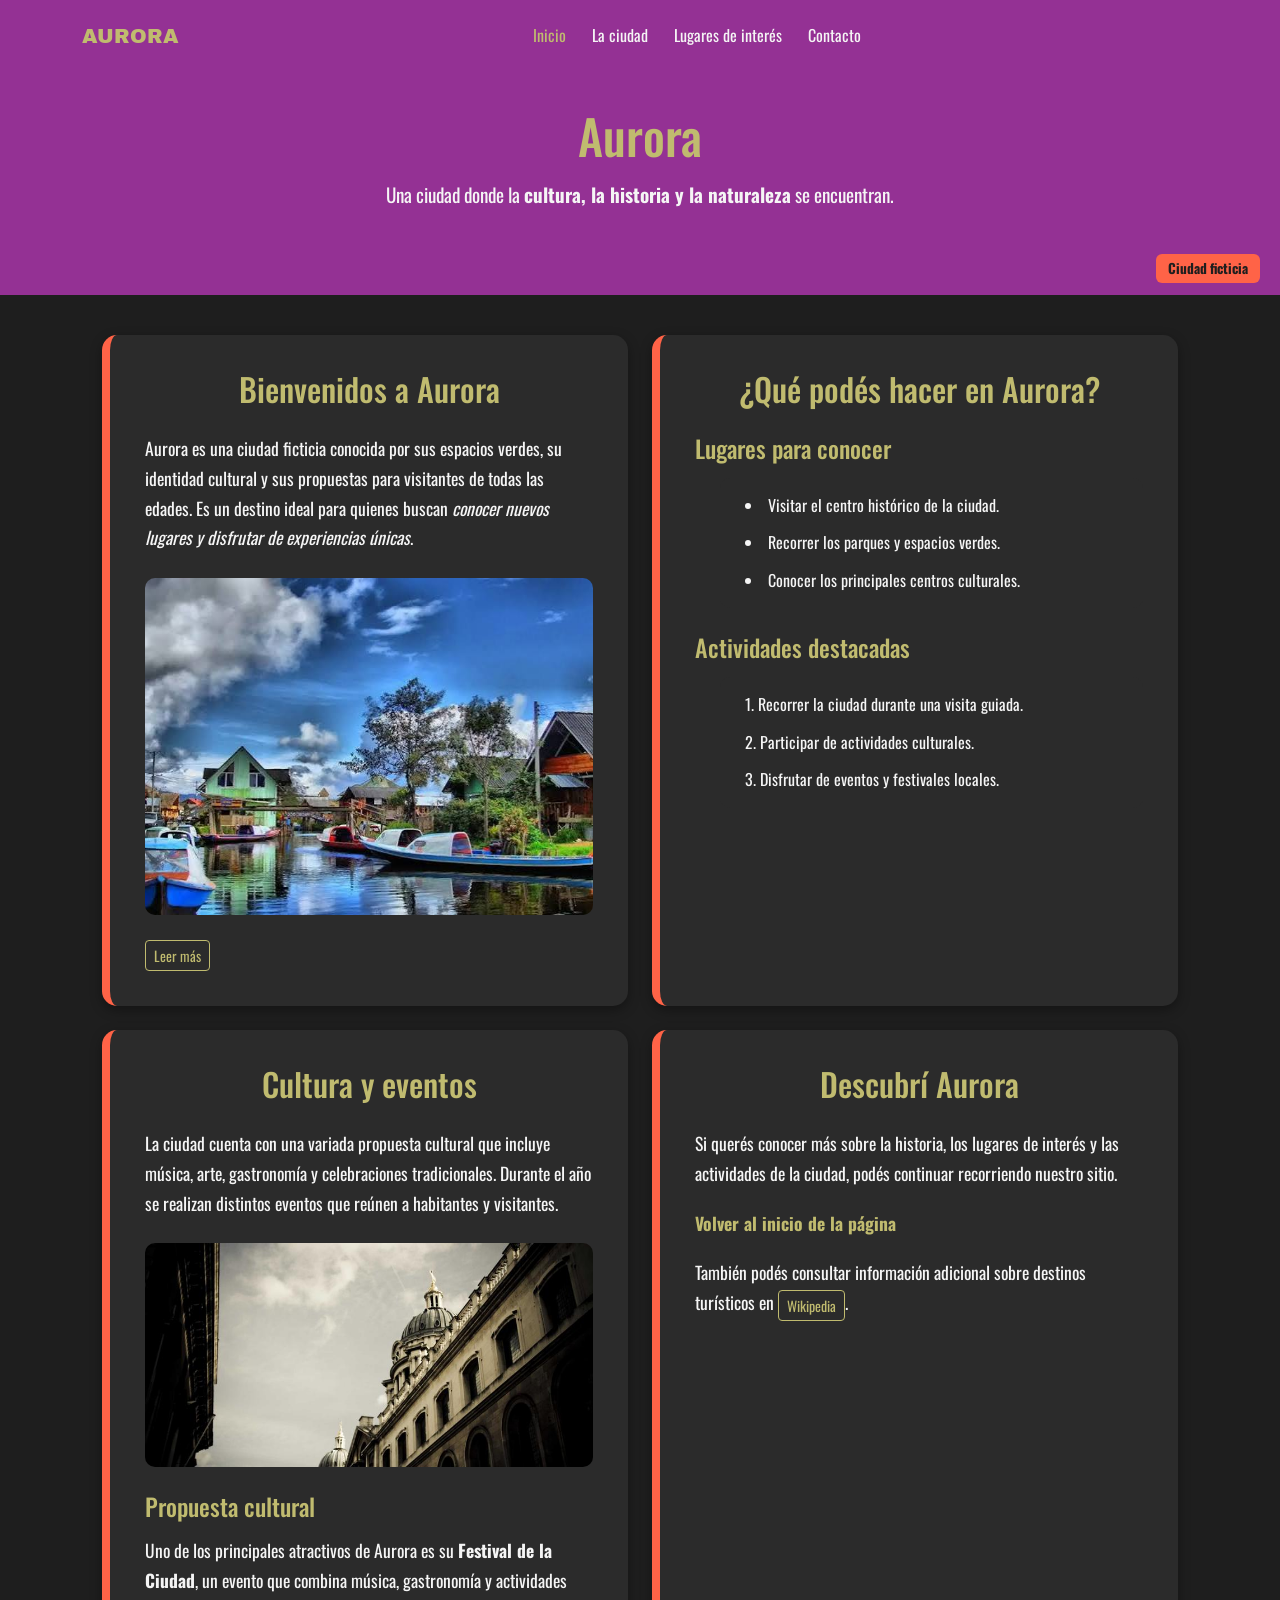
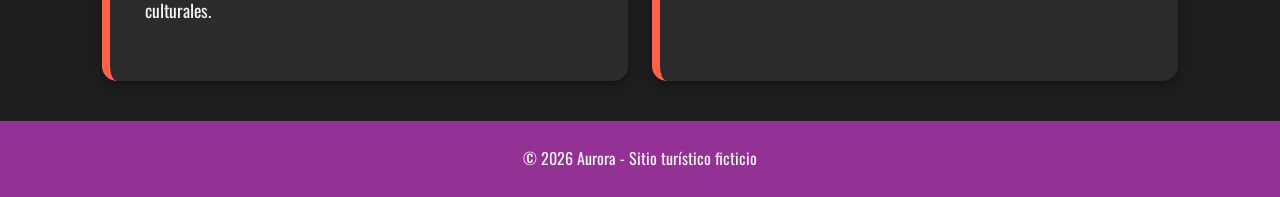
==== commit 0bba454a: "feat: incorporo funcionalidad para mostrar y ocultar contenido con JavaScript" ====
--- a/index.html
+++ b/index.html
@@ -96,7 +96,15 @@
                         <img class="inicio-imagen" src="img/1.jfif"
                             alt="Paisaje representativo de la ciudad de Aurora">
 
-                        <p>En Aurora se pueden encontrar lugares históricos, espacios culturales y diferentes actividades para disfrutar durante todo el año.</p>
+                        <!-- Contenido adicional que se muestra u oculta con JavaScript -->
+                        <p id="contenido-adicional" hidden>
+                            En Aurora se pueden encontrar lugares históricos, espacios culturales y diferentes actividades para disfrutar durante todo el año.
+                        </p>
+
+                        <!-- Botón para mostrar u ocultar el contenido adicional -->
+                        <button id="btn-leer-mas" type="button" class="btn btn-outline-warning btn-sm">
+                            Leer más
+                        </button>
 
                     </div>
                 </section>
@@ -190,5 +198,8 @@
         integrity="sha384-YvpcrYf0tY3lHB60NNkmXc5s9fDVZLESaAA55NDzOxhy9GkcIdslK1eN7N6jIeHz"
         crossorigin="anonymous"></script>
 
+    <!-- El JS propio del sitio -->
+    <script src="js/main.js"></script>
+
 </body>
-</html>+</html>
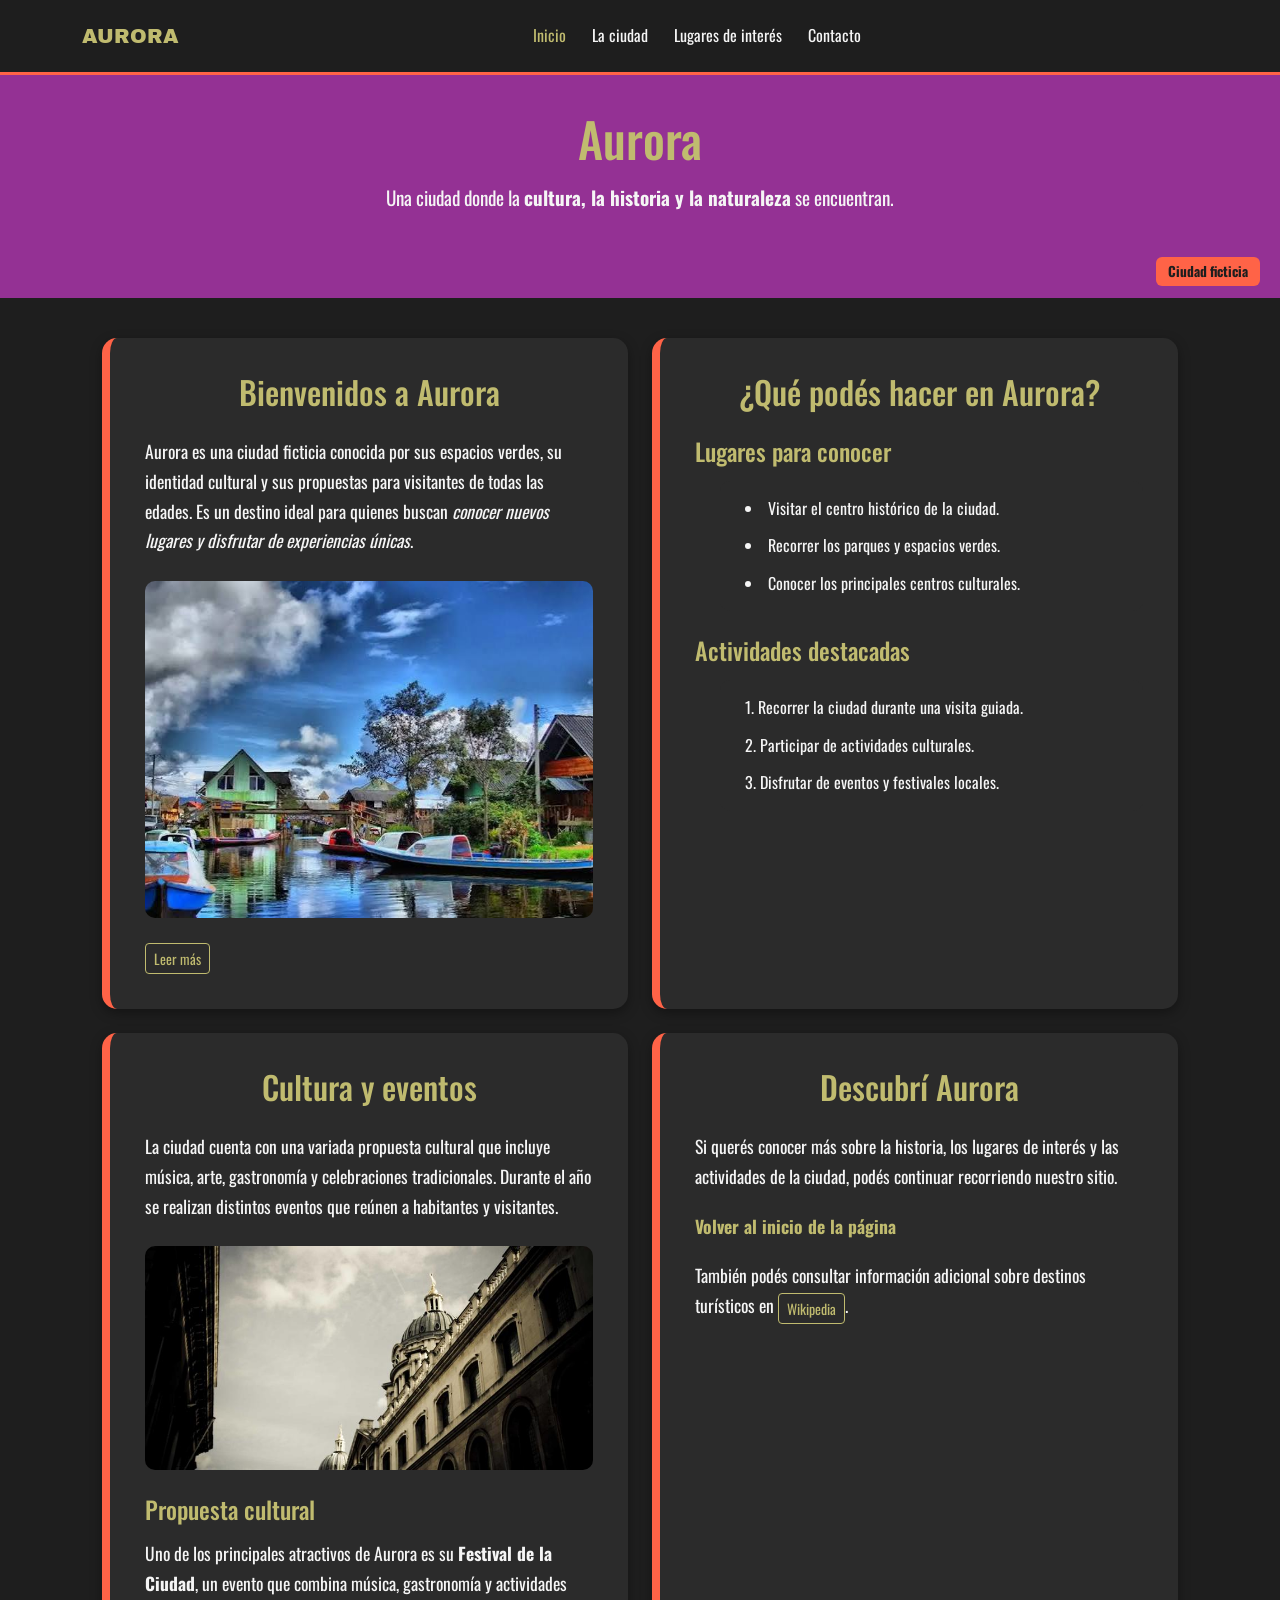
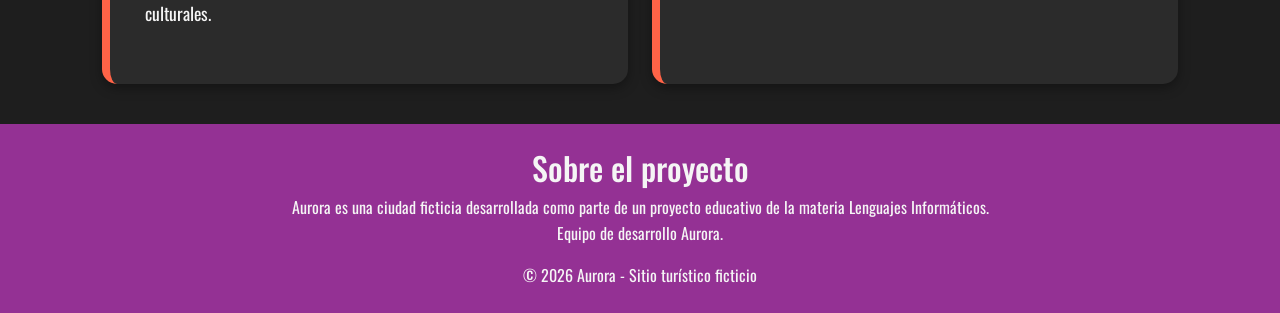
==== commit 2efe1354: "Mejoro el pie de página con información del proyecto y datos del equipo" ====
--- a/index.html
+++ b/index.html
@@ -1,3 +1,4 @@
+
 
 <!DOCTYPE html>
 <html lang="es">
@@ -190,7 +191,24 @@
 
     <!-- Pie de página -->
     <footer class="inicio-footer">
+
+        <!-- Artículo con información sobre el proyecto -->
+        <article>
+            <h2>Sobre el proyecto</h2>
+
+            <p>
+                Aurora es una ciudad ficticia desarrollada como parte
+                de un proyecto educativo de la materia Lenguajes Informáticos.
+            </p>
+
+            <!-- Información del equipo responsable -->
+            <address>
+                Equipo de desarrollo Aurora.
+            </address>
+        </article>
+
         <p>&copy; 2026 Aurora - Sitio turístico ficticio</p>
+
     </footer>
 
     <!-- JavaScript de Bootstrap: necesario para que funcione el menú hamburguesa -->
@@ -203,3 +221,4 @@
 
 </body>
 </html>
+
--- a/css/estilos.css
+++ b/css/estilos.css
@@ -241,8 +241,9 @@
 /* Navbar: organización horizontal de los enlaces */
 
 .inicio-navbar {
-    background-color: var(--color-primario);
+    background-color: var(--color-fondo);
     padding: 15px 0;
+    border-bottom: 3px solid var(--color-secundario);
 }
 
 .inicio-navbar .navbar-brand {
@@ -615,4 +616,370 @@
 
 #menuAurora .navbar-nav {
     margin: 0 auto;
-}+}
+
+/* ==================================================
+   ESTILOS DE LUGARES.HTML - LUGARES DE INTERÉS
+   ================================================== */
+
+/* Variables de colores utilizadas en la página de lugares */
+
+.pagina-lugares {
+    --lugares-fondo: #f5f5f5;
+    --lugares-texto: #333333;
+    --lugares-tarjeta: #ffffff;
+    --lugares-titulos: #943194;
+    --lugares-primario: #943194;
+    --lugares-secundario: #FF6347;
+    --lugares-navbar: #943194;
+
+    background-color: var(--lugares-fondo);
+    color: var(--lugares-texto);
+    transition: background-color 0.35s ease, color 0.35s ease;
+}
+
+/* Encabezado de la página */
+
+.pagina-lugares header {
+    background-color: var(--lugares-primario);
+    text-align: center;
+    transition: background-color 0.35s ease;
+}
+
+.pagina-lugares header h1 {
+    color: #c0bb6f;
+    font-size: 3rem;
+    margin-top: 0;
+    margin-bottom: 15px;
+}
+
+.pagina-lugares header p {
+    color: #ffffff;
+    font-size: 1.2rem;
+}
+
+/* Barra de navegación */
+
+.pagina-lugares header .navbar {
+    background-color: var(--lugares-navbar) !important;
+}
+
+.pagina-lugares .navbar-brand {
+    color: #c0bb6f;
+    font-size: 1.5rem;
+}
+
+.pagina-lugares .navbar-nav {
+    display: flex;
+    gap: 12px;
+}
+
+.pagina-lugares .navbar-nav .nav-link {
+    color: #ffffff;
+    transition: color 0.3s ease;
+}
+
+.pagina-lugares .navbar-nav .nav-link:hover,
+.pagina-lugares .navbar-nav .nav-link.active {
+    color: #c0bb6f;
+}
+
+/* Botón para cambiar entre modo claro y modo oscuro */
+
+.pagina-lugares #themeToggle {
+    white-space: nowrap;
+    border-radius: 20px;
+    transition: all 0.3s ease;
+}
+
+.pagina-lugares #themeToggle:hover {
+    transform: scale(1.05);
+}
+
+/* Contenido principal */
+
+.pagina-lugares main {
+    padding-top: 20px;
+    padding-bottom: 30px;
+    color: var(--lugares-texto);
+}
+
+.pagina-lugares main h2 {
+    color: var(--lugares-titulos);
+}
+
+/* Tarjetas de los lugares turísticos */
+
+.pagina-lugares .lugar.card {
+    background-color: var(--lugares-tarjeta);
+    color: var(--lugares-texto);
+    border: 1px solid var(--lugares-secundario);
+    border-left: 6px solid var(--lugares-secundario);
+    border-radius: 15px;
+    overflow: hidden;
+    transition: transform 0.3s ease,
+                background-color 0.35s ease,
+                color 0.35s ease;
+}
+
+/* Efecto de movimiento al pasar el cursor */
+
+.pagina-lugares .lugar.card:hover {
+    transform: translateY(-5px);
+}
+
+/* Espaciado interior de las tarjetas */
+
+.pagina-lugares .lugar .card-body {
+    display: flex;
+    flex-direction: column;
+    gap: 12px;
+    padding: 25px;
+}
+
+/* Títulos de las tarjetas */
+
+.pagina-lugares .lugar .card-title {
+    color: var(--lugares-titulos);
+    font-size: 1.5rem;
+    line-height: 1.4;
+}
+
+/* Texto descriptivo de los lugares */
+
+.pagina-lugares .lugar .card-text {
+    color: var(--lugares-texto);
+    line-height: 1.7;
+}
+
+/* Listas con información de cada lugar */
+
+.pagina-lugares .lugar ul {
+    padding-left: 0;
+    list-style: none;
+}
+
+/* Presentación de cada elemento de las listas */
+
+.pagina-lugares .lugar li {
+    padding: 12px;
+    margin-bottom: 12px;
+    border-radius: 10px;
+    background-color: rgba(148, 49, 148, 0.08);
+    line-height: 1.6;
+}
+
+/* Resaltar los títulos dentro de las descripciones */
+
+.pagina-lugares .lugar strong {
+    color: var(--lugares-titulos);
+}
+
+/* ==================================================
+   ETAPA 3 - FLEXBOX
+   ================================================== */
+
+/* Organización vertical del contenido de las tarjetas */
+
+.pagina-lugares .lugar .card-body {
+    display: flex;
+    flex-direction: column;
+}
+
+/* Mantener los botones alineados al final de las tarjetas */
+
+.pagina-lugares .lugar .btn {
+    margin-top: auto;
+    align-self: stretch;
+}
+
+/* ==================================================
+   ETAPA 3 - POSICIONAMIENTO
+   ================================================== */
+
+/* Establecer las tarjetas como referencia de posicionamiento */
+
+.pagina-lugares .lugar.card {
+    position: relative;
+}
+
+/* Posicionamiento de las etiquetas de categorías */
+
+.pagina-lugares .lugar .badge {
+    position: relative;
+    z-index: 1;
+}
+
+/* ==================================================
+   PERSONALIZACIÓN DE COMPONENTES BOOTSTRAP
+   ================================================== */
+
+/* Personalización de los botones principales */
+
+.pagina-lugares .btn-primary {
+    background-color: var(--lugares-primario);
+    border-color: var(--lugares-primario);
+}
+
+.pagina-lugares .btn-primary:hover {
+    background-color: var(--lugares-secundario);
+    border-color: var(--lugares-secundario);
+}
+
+/* Personalización de los botones secundarios */
+
+.pagina-lugares .btn-outline-primary {
+    color: var(--lugares-titulos);
+    border-color: var(--lugares-titulos);
+}
+
+.pagina-lugares .btn-outline-primary:hover {
+    background-color: var(--lugares-primario);
+    border-color: var(--lugares-primario);
+    color: #ffffff;
+}
+
+/* Personalización del mensaje informativo */
+
+.pagina-lugares .alert-info {
+    background-color: #eaf0f5;
+    border-color: var(--lugares-secundario);
+    color: var(--lugares-texto);
+}
+
+/* ==================================================
+   PIE DE PÁGINA DE LUGARES
+   ================================================== */
+
+/* Estilos del pie de página */
+
+.pagina-lugares footer {
+    background-color: var(--lugares-primario) !important;
+    color: #ffffff !important;
+    transition: background-color 0.35s ease;
+}
+
+.pagina-lugares footer p {
+    margin-bottom: 0;
+    color: #ffffff;
+}
+
+/* ==================================================
+   MODO OSCURO
+   ================================================== */
+
+/* Modificación de los colores cuando se activa el modo oscuro */
+
+.pagina-lugares.dark-mode {
+    --lugares-fondo: #090b10;
+    --lugares-texto: #e8eaf0;
+    --lugares-tarjeta: #151923;
+    --lugares-titulos: #e5d18a;
+    --lugares-primario: #10131b;
+    --lugares-secundario: #8267e8;
+    --lugares-navbar: #090b10;
+}
+
+/* Cambiar el fondo del encabezado */
+
+.pagina-lugares.dark-mode header {
+    background-color: var(--lugares-primario);
+}
+
+/* Cambiar el color de los enlaces de navegación */
+
+.pagina-lugares.dark-mode .navbar-nav .nav-link {
+    color: var(--lugares-texto);
+}
+
+.pagina-lugares.dark-mode .navbar-nav .nav-link:hover,
+.pagina-lugares.dark-mode .navbar-nav .nav-link.active {
+    color: var(--lugares-titulos);
+}
+
+/* Cambiar los bordes y fondos de las tarjetas */
+
+.pagina-lugares.dark-mode .lugar.card {
+    border-color: #39334f;
+    border-left-color: var(--lugares-secundario);
+}
+
+/* Cambiar el fondo de las listas */
+
+.pagina-lugares.dark-mode .lugar li {
+    background-color: rgba(130, 103, 232, 0.12);
+}
+
+/* Cambiar el fondo del mensaje informativo */
+
+.pagina-lugares.dark-mode .alert-info {
+    background-color: var(--lugares-tarjeta);
+    border-color: var(--lugares-secundario);
+    color: var(--lugares-texto);
+}
+
+/* Personalización de los botones en modo oscuro */
+
+.pagina-lugares.dark-mode .btn-primary {
+    background-color: #5943a8;
+    border-color: var(--lugares-secundario);
+}
+
+.pagina-lugares.dark-mode .btn-primary:hover {
+    background-color: var(--lugares-secundario);
+}
+
+/* ==================================================
+   RESPONSIVE - LUGARES
+   ================================================== */
+
+/* Adaptación de los elementos para pantallas pequeñas */
+
+@media (max-width: 768px) {
+
+    /* Ajustar el tamaño del título principal */
+
+    .pagina-lugares header h1 {
+        font-size: 2rem;
+    }
+
+    /* Ajustar el tamaño del texto de presentación */
+
+    .pagina-lugares header p {
+        font-size: 1rem;
+    }
+
+    /* Organización vertical del menú de navegación */
+
+    .pagina-lugares .navbar-nav {
+        gap: 5px;
+        text-align: left;
+        padding-top: 15px;
+    }
+
+    /* Reducir el espaciado interior de las tarjetas */
+
+    .pagina-lugares .lugar .card-body {
+        padding: 18px;
+    }
+
+    /* Ajustar los títulos de las tarjetas */
+
+    .pagina-lugares .lugar .card-title {
+        font-size: 1.3rem;
+    }
+
+    /* Ajustar el tamaño de las descripciones */
+
+    .pagina-lugares .lugar .card-text,
+    .pagina-lugares .lugar li {
+        font-size: 1rem;
+    }
+
+    /* Adaptar el botón de cambio de tema */
+
+    .pagina-lugares #themeToggle {
+        font-size: 0.8rem;
+    }
+
+}
